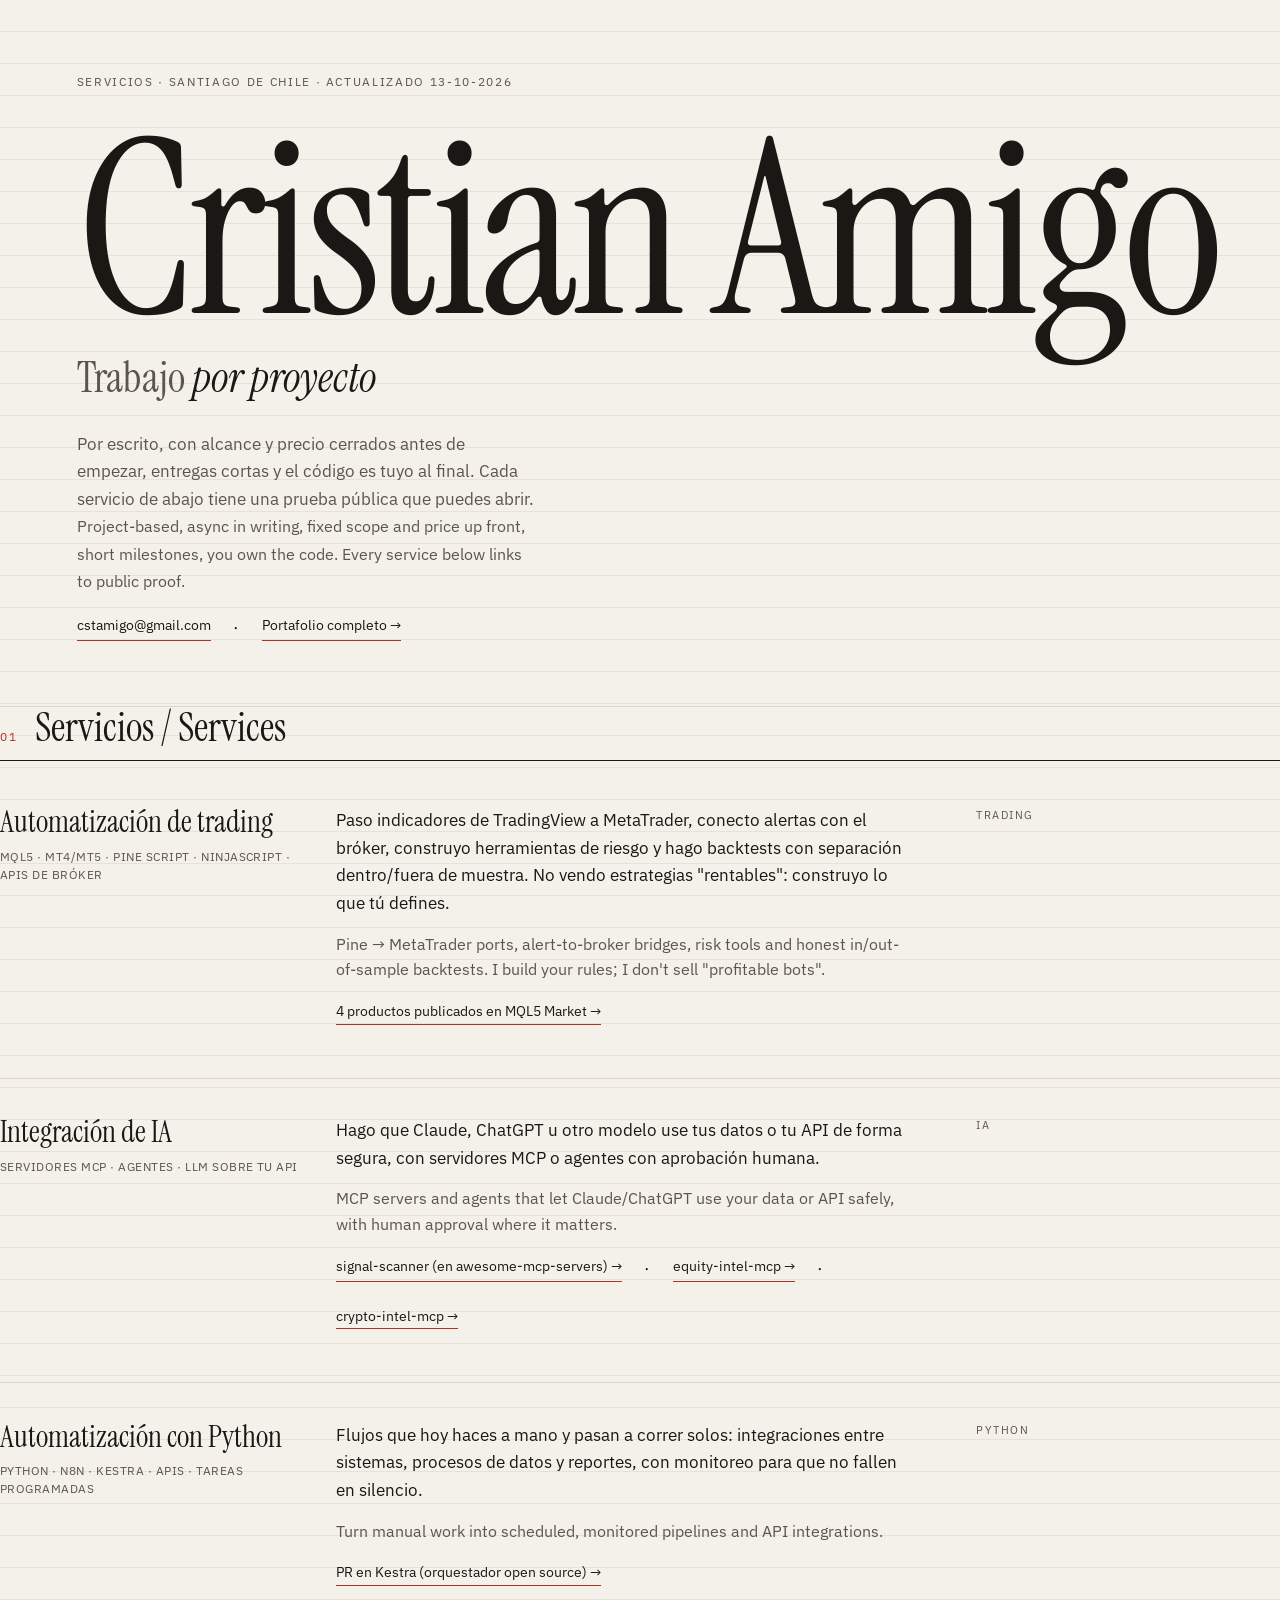
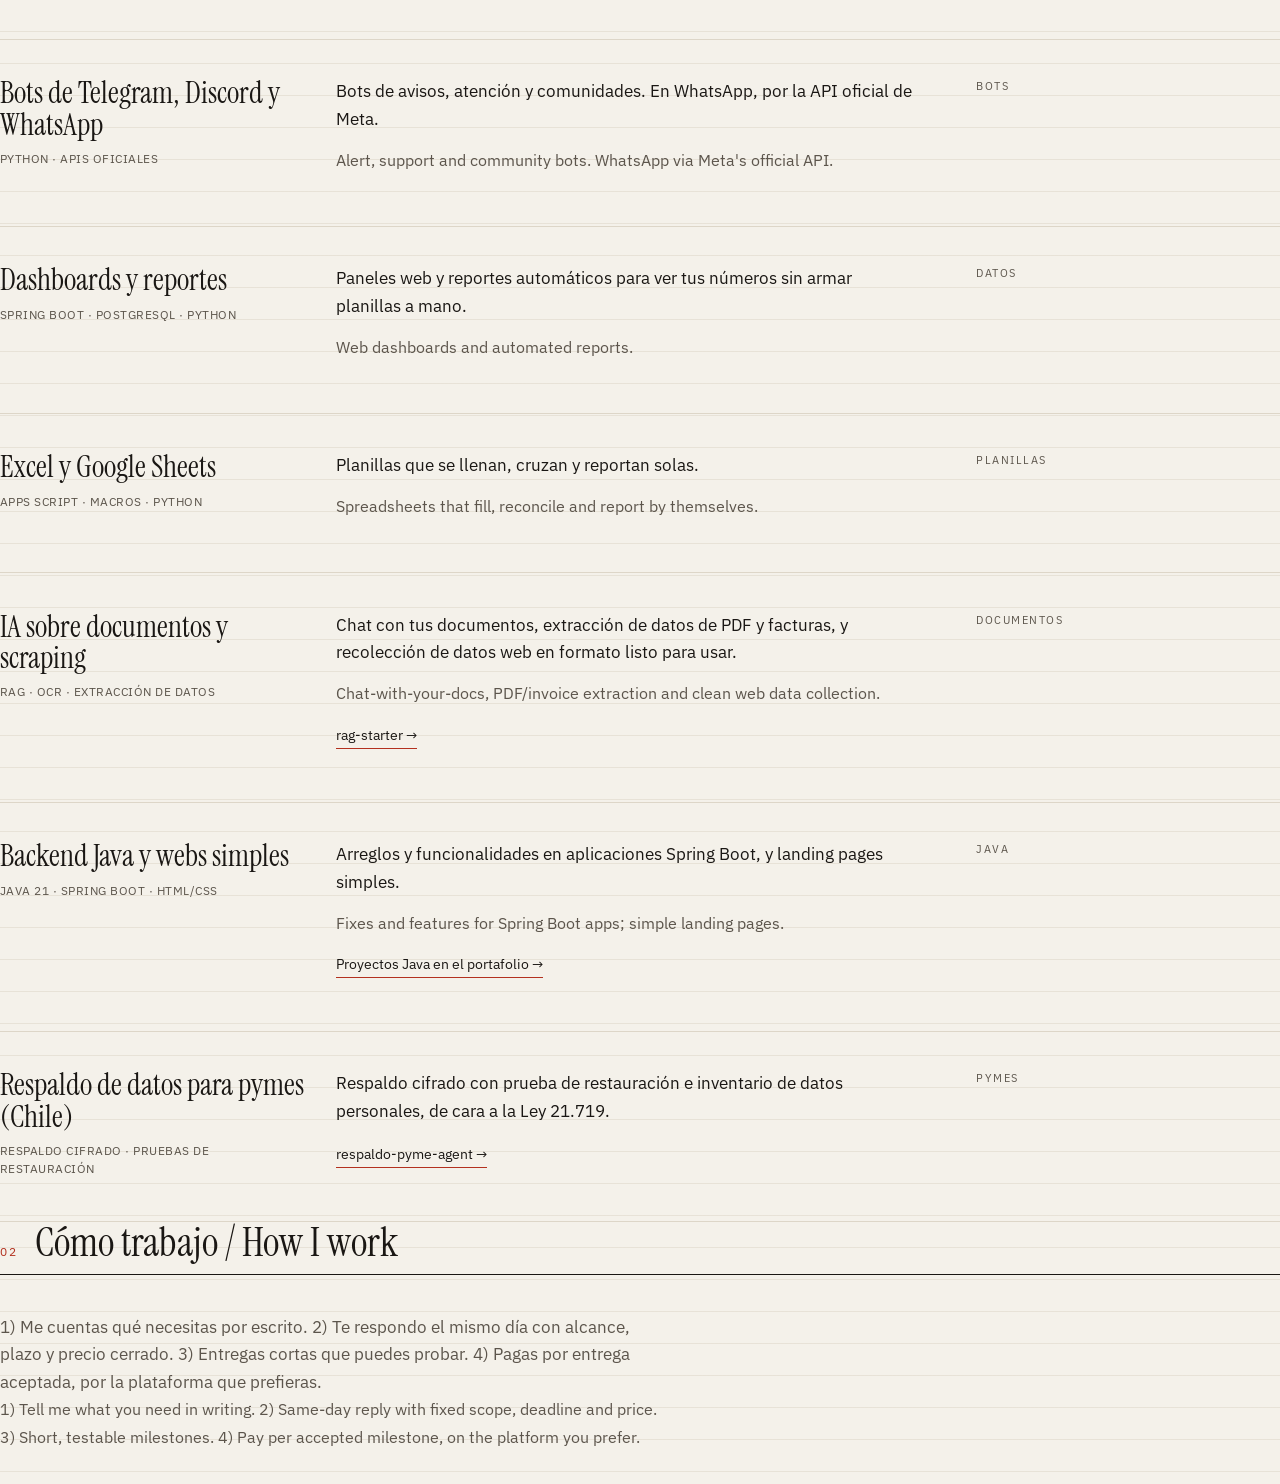
==== servicios.html @ d8311cbd "feat(servicios): página de servicios por proyecto con prueba pública por servicio Co-Authored-By: Cl" ====
<!DOCTYPE html>
<html lang="es">
<head>
<meta charset="utf-8">
<meta name="viewport" content="width=device-width, initial-scale=1">
<title>Servicios — Cristian Amigo</title>
<meta name="description" content="Servicios por proyecto, por escrito y con precio cerrado: automatización de trading, integración de IA, automatización con Python, bots, dashboards, webs, backend Java y más. Cada servicio con una prueba pública verificable.">
<link rel="canonical" href="https://cstamigo-droid.github.io/mi-portafolio/servicios.html">
<meta property="og:title" content="Servicios — Cristian Amigo">
<meta property="og:description" content="Project-based freelance work, async in writing, fixed price. Each service backed by public proof.">
<meta property="og:image" content="https://cstamigo-droid.github.io/mi-portafolio/img/og-card.png">
<link rel="preconnect" href="https://fonts.googleapis.com">
<link rel="preconnect" href="https://fonts.gstatic.com" crossorigin>
<link rel="stylesheet" href="https://fonts.googleapis.com/css2?family=Instrument+Serif:ital@0;1&family=IBM+Plex+Sans:wght@400;500;600&display=swap">
<link rel="stylesheet" href="estilos.css">
<style>
  .en { color: var(--grafito); font-size: .92em; margin-top: -.4rem; }
  .como { max-width: var(--medida); }
</style>
</head>
<body>
<header class="portada">
  <p class="ficha">Servicios · Santiago de Chile · Actualizado 13-10-2026</p>
  <h1 class="nombre" aria-label="Cristian Amigo">Cristian&nbsp;Amigo</h1>
  <p class="oficio">Trabajo <em>por proyecto</em></p>
  <p class="bajada">
    Por escrito, con alcance y precio cerrados antes de empezar, entregas cortas y el código es tuyo al final.
    Cada servicio de abajo tiene una prueba pública que puedes abrir.<br>
    <span class="en">Project-based, async in writing, fixed scope and price up front, short milestones, you own the code. Every service below links to public proof.</span>
  </p>
  <p class="enlaces"><a href="mailto:cstamigo@gmail.com">cstamigo@gmail.com</a> · <a href="./">Portafolio completo →</a></p>
</header>

<main>
<section aria-labelledby="t-serv">
  <h2 id="t-serv" class="titulo-seccion"><span class="num">01</span> Servicios / Services</h2>

  <article class="ficha-proyecto"><div class="col-nombre"><h3>Automatización de trading</h3><p class="pila">MQL5 · MT4/MT5 · Pine Script · NinjaScript · APIs de bróker</p></div>
  <div class="col-texto"><p>Paso indicadores de TradingView a MetaTrader, conecto alertas con el bróker, construyo herramientas de riesgo y hago backtests con separación dentro/fuera de muestra. No vendo estrategias "rentables": construyo lo que tú defines.</p>
  <p class="en">Pine → MetaTrader ports, alert-to-broker bridges, risk tools and honest in/out-of-sample backtests. I build your rules; I don't sell "profitable bots".</p>
  <p class="enlaces"><a href="https://www.mql5.com/en/users/hopeh2/seller">4 productos publicados en MQL5 Market →</a></p></div>
  <div class="col-sello"><span class="etiqueta">Trading</span></div></article>

  <article class="ficha-proyecto"><div class="col-nombre"><h3>Integración de IA</h3><p class="pila">Servidores MCP · agentes · LLM sobre tu API</p></div>
  <div class="col-texto"><p>Hago que Claude, ChatGPT u otro modelo use tus datos o tu API de forma segura, con servidores MCP o agentes con aprobación humana.</p>
  <p class="en">MCP servers and agents that let Claude/ChatGPT use your data or API safely, with human approval where it matters.</p>
  <p class="enlaces"><a href="https://github.com/cstamigo-droid/signal-scanner">signal-scanner (en awesome-mcp-servers) →</a> · <a href="https://github.com/cstamigo-droid/equity-intel-mcp">equity-intel-mcp →</a> · <a href="https://github.com/cstamigo-droid/crypto-intel-mcp">crypto-intel-mcp →</a></p></div>
  <div class="col-sello"><span class="etiqueta">IA</span></div></article>

  <article class="ficha-proyecto"><div class="col-nombre"><h3>Automatización con Python</h3><p class="pila">Python · n8n · Kestra · APIs · tareas programadas</p></div>
  <div class="col-texto"><p>Flujos que hoy haces a mano y pasan a correr solos: integraciones entre sistemas, procesos de datos y reportes, con monitoreo para que no fallen en silencio.</p>
  <p class="en">Turn manual work into scheduled, monitored pipelines and API integrations.</p>
  <p class="enlaces"><a href="https://github.com/kestra-io/kestra/pull/20774">PR en Kestra (orquestador open source) →</a></p></div>
  <div class="col-sello"><span class="etiqueta">Python</span></div></article>

  <article class="ficha-proyecto"><div class="col-nombre"><h3>Bots de Telegram, Discord y WhatsApp</h3><p class="pila">Python · APIs oficiales</p></div>
  <div class="col-texto"><p>Bots de avisos, atención y comunidades. En WhatsApp, por la API oficial de Meta.</p>
  <p class="en">Alert, support and community bots. WhatsApp via Meta's official API.</p></div>
  <div class="col-sello"><span class="etiqueta">Bots</span></div></article>

  <article class="ficha-proyecto"><div class="col-nombre"><h3>Dashboards y reportes</h3><p class="pila">Spring Boot · PostgreSQL · Python</p></div>
  <div class="col-texto"><p>Paneles web y reportes automáticos para ver tus números sin armar planillas a mano.</p>
  <p class="en">Web dashboards and automated reports.</p></div>
  <div class="col-sello"><span class="etiqueta">Datos</span></div></article>

  <article class="ficha-proyecto"><div class="col-nombre"><h3>Excel y Google Sheets</h3><p class="pila">Apps Script · macros · Python</p></div>
  <div class="col-texto"><p>Planillas que se llenan, cruzan y reportan solas.</p>
  <p class="en">Spreadsheets that fill, reconcile and report by themselves.</p></div>
  <div class="col-sello"><span class="etiqueta">Planillas</span></div></article>

  <article class="ficha-proyecto"><div class="col-nombre"><h3>IA sobre documentos y scraping</h3><p class="pila">RAG · OCR · extracción de datos</p></div>
  <div class="col-texto"><p>Chat con tus documentos, extracción de datos de PDF y facturas, y recolección de datos web en formato listo para usar.</p>
  <p class="en">Chat-with-your-docs, PDF/invoice extraction and clean web data collection.</p>
  <p class="enlaces"><a href="https://github.com/cstamigo-droid/rag-starter">rag-starter →</a></p></div>
  <div class="col-sello"><span class="etiqueta">Documentos</span></div></article>

  <article class="ficha-proyecto"><div class="col-nombre"><h3>Backend Java y webs simples</h3><p class="pila">Java 21 · Spring Boot · HTML/CSS</p></div>
  <div class="col-texto"><p>Arreglos y funcionalidades en aplicaciones Spring Boot, y landing pages simples.</p>
  <p class="en">Fixes and features for Spring Boot apps; simple landing pages.</p>
  <p class="enlaces"><a href="./">Proyectos Java en el portafolio →</a></p></div>
  <div class="col-sello"><span class="etiqueta">Java</span></div></article>

  <article class="ficha-proyecto"><div class="col-nombre"><h3>Respaldo de datos para pymes (Chile)</h3><p class="pila">Respaldo cifrado · pruebas de restauración</p></div>
  <div class="col-texto"><p>Respaldo cifrado con prueba de restauración e inventario de datos personales, de cara a la Ley 21.719.</p>
  <p class="enlaces"><a href="https://github.com/cstamigo-droid/respaldo-pyme-agent">respaldo-pyme-agent →</a></p></div>
  <div class="col-sello"><span class="etiqueta">Pymes</span></div></article>
</section>

<section aria-labelledby="t-como">
  <h2 id="t-como" class="titulo-seccion"><span class="num">02</span> Cómo trabajo / How I work</h2>
  <p class="entrada-seccion como">1) Me cuentas qué necesitas por escrito. 2) Te respondo el mismo día con alcance, plazo y precio cerrado. 3) Entregas cortas que puedes probar. 4) Pagas por entrega aceptada, por la plataforma que prefieras.<br>
  <span class="en">1) Tell me what you need in writing. 2) Same-day reply with fixed scope, deadline and price. 3) Short, testable milestones. 4) Pay per accepted milestone, on the platform you prefer.</span></p>
</section>
</main>
</body>
</html>
---- estilos.css ----
/* =========================================================================
   Portafolio — Cristian Amigo
   Linaje: catálogo técnico / ficha de especificación.
   Paleta muestreada de un cuaderno técnico: papel cálido, tinta ferrogálica,
   línea de pauta tenue y un único rojo de sello de goma.
   ========================================================================= */

:root {
  --papel:        #F4F1EA;
  --papel-hondo:  #ECE7DC;
  --tinta:        #1A1714;
  --grafito:      #5C554C;
  --pauta:        #DDD6C8;
  --sello:        #B3311F;

  --display: "Instrument Serif", Georgia, "Times New Roman", serif;
  --texto:   "IBM Plex Sans", -apple-system, BlinkMacSystemFont, "Segoe UI", sans-serif;

  --medida: 66ch;
}

*, *::before, *::after { box-sizing: border-box; }

html { -webkit-text-size-adjust: 100%; }

body {
  margin: 0;
  background: var(--papel);
  color: var(--tinta);
  font-family: var(--texto);
  font-size: 17px;
  line-height: 1.62;
  font-variant-numeric: tabular-nums;
  /* la pauta del cuaderno: líneas horizontales muy tenues */
  background-image: repeating-linear-gradient(
    to bottom,
    transparent 0 31px,
    color-mix(in srgb, var(--pauta) 55%, transparent) 31px 32px
  );
}

a { color: inherit; }

.saltar {
  position: absolute; left: -9999px;
  background: var(--tinta); color: var(--papel);
  padding: .7rem 1.1rem; z-index: 10; text-decoration: none;
}
.saltar:focus { left: 1rem; top: 1rem; }

:focus-visible { outline: 2px solid var(--sello); outline-offset: 3px; }

/* ---------- Portada: el nombre desborda y se corta en el borde ---------- */

.portada {
  padding: 4.5rem 0 3rem 6vw;
  border-bottom: 1px solid var(--pauta);
  overflow: hidden;              /* la tensión: el nombre se corta */
}

.ficha {
  margin: 0 0 2.5rem;
  font-size: .74rem;
  letter-spacing: .14em;
  text-transform: uppercase;
  color: var(--grafito);
}

.nombre {
  font-family: var(--display);
  font-weight: 400;
  font-size: clamp(4.2rem, 19vw, 22rem);       /* corre hasta salirse por la derecha */
  line-height: .82;
  letter-spacing: -.025em;
  margin: 0;
  white-space: nowrap;                          /* se sale por la derecha */
}

.oficio {
  font-family: var(--display);
  font-size: clamp(1.6rem, 4vw, 2.6rem);
  line-height: 1.1;
  margin: 1.6rem 0 0;
  color: var(--grafito);
}
.oficio em { font-style: italic; color: var(--tinta); }

.bajada {
  max-width: 46ch;
  margin: 1.8rem 6vw 0 0;
  color: var(--grafito);
}

/* ---------- Lámina: grilla asimétrica 4/8 ---------- */

.lamina {
  display: grid;
  grid-template-columns: 4fr 8fr;
  gap: 0;
  align-items: start;
}

.indice {
  position: sticky;
  top: 0;
  padding: 2.2rem 2rem 3rem 6vw;   /* apretado arriba: la columna izquierda no respira */
  border-right: 1px solid var(--pauta);
  align-self: start;
}

.rotulo {
  font-size: .68rem;
  letter-spacing: .16em;
  text-transform: uppercase;
  color: var(--grafito);
  margin: 0 0 .8rem;
}

.indice ol {
  list-style: none;
  margin: 0 0 3.2rem;
  padding: 0;
  counter-reset: idx;
}
.indice li { counter-increment: idx; border-bottom: 1px solid var(--pauta); }
.indice li a {
  display: flex;
  justify-content: space-between;
  gap: 1rem;
  padding: .55rem 0;
  text-decoration: none;
  font-size: .95rem;
}
.indice li a::after {
  content: "0" counter(idx);
  color: var(--grafito);
  font-size: .78rem;
  letter-spacing: .08em;
}
.indice li a:hover { color: var(--sello); }

.nota-metodo p:not(.rotulo) {
  font-size: .87rem;
  line-height: 1.55;
  color: var(--grafito);
  margin: 0 0 .9rem;
  max-width: 34ch;
}
.letra-chica { font-size: .78rem !important; opacity: .82; }

/* ---------- Cuerpo: ritmo vertical deliberadamente desparejo ---------- */

.cuerpo { min-width: 0; }

.cuerpo > section { padding: 5.5rem 6vw 2rem 3.5rem; }
#paquetes    { padding-top: 2.5rem; padding-bottom: 1rem; }   /* apretada */
#herramientas{ padding-top: 6.5rem; }                         /* respira */
#contacto    { padding-top: 4rem; padding-bottom: 5rem; }

.titulo-seccion {
  font-family: var(--display);
  font-weight: 400;
  font-size: 2.5rem;
  line-height: 1;
  margin: 0 0 2.4rem;
  display: flex;
  align-items: baseline;
  gap: 1.1rem;
  border-bottom: 1px solid var(--tinta);
  padding-bottom: .8rem;
}
.titulo-seccion .num {
  font-family: var(--texto);
  font-size: .72rem;
  letter-spacing: .16em;
  color: var(--sello);
}

.entrada-seccion { max-width: var(--medida); color: var(--grafito); margin: 0 0 2rem; }
.entrada-seccion code {
  font-family: ui-monospace, "SFMono-Regular", Menlo, Consolas, monospace;
  font-size: .88em;
  background: var(--papel-hondo);
  padding: .1em .35em;
}

/* ---------- Ficha de proyecto: filas 3/6/3 ---------- */

.ficha-proyecto {
  display: grid;
  grid-template-columns: 3fr 6fr 3fr;
  gap: 2rem;
  padding: 2.4rem 0;
  border-bottom: 1px solid var(--pauta);
}
.ficha-proyecto:first-of-type { padding-top: .5rem; }

.col-nombre h3 {
  font-family: var(--display);
  font-weight: 400;
  font-size: 1.85rem;
  line-height: 1.05;
  margin: 0 0 .6rem;
}
.pila {
  margin: 0;
  font-size: .76rem;
  line-height: 1.5;
  letter-spacing: .04em;
  color: var(--grafito);
  text-transform: uppercase;
}

.col-texto p { margin: 0 0 .9rem; max-width: 58ch; }
.col-texto .detalle {
  font-size: .9rem;
  color: var(--grafito);
  border-left: 2px solid var(--pauta);
  padding-left: 1rem;
}
.col-texto em { font-style: italic; }

.enlaces { display: flex; flex-wrap: wrap; gap: 1.4rem; margin-top: 1.1rem !important; }
.enlaces a {
  font-size: .88rem;
  text-decoration: none;
  border-bottom: 1px solid var(--sello);
  padding-bottom: 1px;
  transition: color .15s ease;
}
.enlaces a:hover { color: var(--sello); }
.privado {
  font-size: .88rem;
  color: var(--grafito);
  border-bottom: 1px dotted var(--pauta);
  padding-bottom: 1px;
}

/* El gesto de autor: el sello de medición, rotado como sello de goma */
.col-sello { display: flex; flex-direction: column; align-items: flex-start; gap: .9rem; }

.sello {
  display: inline-flex;
  flex-direction: column;
  align-items: center;
  gap: .1rem;
  transform: rotate(-1.5deg);
  border: 2px solid var(--sello);
  color: var(--sello);
  padding: .45rem .85rem .35rem;
  font-size: 1.45rem;
  font-weight: 600;
  line-height: 1;
  letter-spacing: .02em;
}
.sello span {
  font-size: .6rem;
  font-weight: 500;
  letter-spacing: .1em;
  opacity: .9;
}
.etiqueta {
  font-size: .68rem;
  letter-spacing: .14em;
  text-transform: uppercase;
  color: var(--grafito);
}

/* Marca los proyectos entregados en el bootcamp, para que se distingan
   de un vistazo de los que hice por fuera. */
.etiqueta.curso {
  font-weight: 600;
  color: var(--sello);
  border-top: 1px solid var(--pauta);
  padding-top: .5rem;
}

/* ---------- Paquetes ---------- */

.tabla-paquetes { list-style: none; margin: 0; padding: 0; border-top: 1px solid var(--pauta); }
.tabla-paquetes li { border-bottom: 1px solid var(--pauta); }
.tabla-paquetes a {
  display: flex;
  justify-content: space-between;
  align-items: baseline;
  gap: 1rem;
  padding: .75rem 0;
  text-decoration: none;
}
.tabla-paquetes a:hover .pk { color: var(--sello); }
.pk { font-size: 1rem; }
.ver { font-size: .8rem; color: var(--grafito); letter-spacing: .06em; }

/* ---------- Pila técnica ---------- */

.pila-tecnica { margin: 0; display: grid; grid-template-columns: 1fr 2.4fr; gap: 0; }
.pila-tecnica dt {
  font-size: .72rem;
  letter-spacing: .14em;
  text-transform: uppercase;
  color: var(--grafito);
  padding: .95rem 1rem .95rem 0;
  border-top: 1px solid var(--pauta);
}
.pila-tecnica dd {
  margin: 0;
  padding: .9rem 0;
  border-top: 1px solid var(--pauta);
}

/* ---------- Contacto ---------- */

.contacto { list-style: none; margin: 0; padding: 0; }
.contacto li {
  display: grid;
  grid-template-columns: 1fr 2.4fr;
  border-top: 1px solid var(--pauta);
  padding: .85rem 0;
}
.contacto .rotulo { margin: 0; }
.contacto a { text-decoration: none; border-bottom: 1px solid var(--sello); justify-self: start; }
.contacto a:hover { color: var(--sello); }

/* ---------- Pie ---------- */

.pie {
  border-top: 1px solid var(--tinta);
  padding: 2.2rem 6vw 3.5rem;
  color: var(--grafito);
}
.pie p { margin: 0 0 .4rem; font-size: .84rem; }

/* ---------- Adaptación ---------- */

@media (max-width: 1080px) {
  .ficha-proyecto { grid-template-columns: 4fr 8fr; }
  .col-sello { grid-column: 1 / -1; flex-direction: row; align-items: center; gap: 1.2rem; }
}

@media (max-width: 800px) {
  body { font-size: 16px; }
  .lamina { grid-template-columns: 1fr; }
  .indice {
    position: static;
    border-right: 0;
    border-bottom: 1px solid var(--pauta);
    padding: 2rem 6vw 2.5rem;
  }
  .nota-metodo p:not(.rotulo) { max-width: none; }
  .cuerpo > section { padding-left: 6vw; padding-right: 6vw; padding-top: 3.5rem; }
  #herramientas { padding-top: 4rem; }
  .nombre { white-space: normal; }        /* en móvil el corte estorbaría de verdad */
  .ficha-proyecto { grid-template-columns: 1fr; gap: 1.2rem; }
  .pila-tecnica, .contacto li { grid-template-columns: 1fr; }
  .pila-tecnica dd { border-top: 0; padding-top: 0; }
  .contacto li { gap: .2rem; }
}

@media (prefers-reduced-motion: reduce) {
  * { animation-duration: .01ms !important; transition-duration: .01ms !important; }
}

@media print {
  body { background: #fff; }
  .indice, .saltar { display: none; }
  .lamina { display: block; }
}

/* ---------- Cifras del índice ---------- */
.cifras{ list-style:none; margin:0; padding:0; font-size:.82rem; color:var(--grafito); }
.cifras li{ display:flex; align-items:baseline; gap:.55rem; padding:.28rem 0; border-bottom:1px solid var(--pauta); }
.cifras li:last-child{ border-bottom:0; }
.cifras span{
  font-size:1.15rem; font-weight:600; color:var(--tinta);
  min-width:2.1rem; text-align:right;
}

/* ---------- Herramientas publicadas ---------- */
.tabla-herramientas{ list-style:none; margin:0; padding:0; border-top:1px solid var(--pauta); }
.tabla-herramientas li{ border-bottom:1px solid var(--pauta); }
.tabla-herramientas a{
  display:grid; grid-template-columns:4fr 8fr; gap:.3rem 2rem;
  padding:1rem 0; text-decoration:none;
}
.h-nom{
  grid-column:1; grid-row:1 / span 2;
  font-size:1.05rem; font-weight:500;
  display:flex; flex-direction:column; gap:.35rem; align-items:flex-start;
}
.h-nom .ver{
  font-size:.62rem; letter-spacing:.12em; text-transform:uppercase;
  color:var(--sello); border:1px solid var(--sello); padding:.12rem .4rem;
}
.h-desc{ grid-column:2; grid-row:1; font-size:.92rem; line-height:1.55; }
.h-meta{
  grid-column:2; grid-row:2;
  font-size:.72rem; letter-spacing:.06em; text-transform:uppercase; color:var(--grafito);
}
.tabla-herramientas a:hover .h-nom{ color:var(--sello); }

/* ---------- Sistemas propios ---------- */
.privados{ margin:0; display:grid; grid-template-columns:1fr 2.4fr; gap:0; }
.privados dt{
  font-size:.72rem; letter-spacing:.14em; text-transform:uppercase; color:var(--grafito);
  padding:.95rem 1rem .95rem 0; border-top:1px solid var(--pauta);
}
.privados dd{ margin:0; padding:.9rem 0; border-top:1px solid var(--pauta); font-size:.94rem; }

@media (max-width: 800px){
  .tabla-herramientas a{ grid-template-columns:1fr; }
  .h-nom{ grid-column:1; grid-row:auto; flex-direction:row; align-items:center; gap:.6rem; }
  .h-desc, .h-meta{ grid-column:1; grid-row:auto; }
  .privados{ grid-template-columns:1fr; }
  .privados dd{ border-top:0; padding-top:0; }
}

/* =========================================================================
   Caso de estudio — tratado como un EXPEDIENTE, no como una ficha más.
   Se diferencia por: fondo propio, doble filete, campos en dos columnas
   con rótulos en rojo de sello, y una tabla de antes/después.
   ========================================================================= */

.expediente {
  background: var(--papel-hondo);
  border-top: 3px double var(--tinta);
  border-bottom: 3px double var(--tinta);
  padding: 2rem 2rem 1.6rem;
  margin-top: .5rem;
}

.exp-cabecera { border-bottom: 1px solid var(--pauta); padding-bottom: 1.1rem; margin-bottom: 1.6rem; }
.exp-rotulo {
  margin: 0 0 .6rem;
  font-size: .68rem; letter-spacing: .18em; text-transform: uppercase;
  color: var(--sello);
}
.exp-cabecera h3 {
  font-family: var(--display); font-weight: 400;
  font-size: clamp(1.7rem, 3.4vw, 2.5rem); line-height: 1.08;
  margin: 0 0 .7rem; max-width: 22ch;
}
.exp-fecha {
  margin: 0; font-size: .74rem; letter-spacing: .08em;
  text-transform: uppercase; color: var(--grafito);
}

/* Campos del expediente: rótulo a la izquierda, contenido a la derecha */
.exp-campos { margin: 0; display: grid; grid-template-columns: 1fr 3fr; gap: 0; }
.exp-campos dt {
  font-size: .7rem; letter-spacing: .14em; text-transform: uppercase;
  color: var(--sello); font-weight: 600;
  padding: 1.2rem 1.5rem 1.2rem 0;
  border-top: 1px solid var(--pauta);
}
.exp-campos dd {
  margin: 0; padding: 1.2rem 0;
  border-top: 1px solid var(--pauta);
  min-width: 0;   /* sin esto, la tabla de min-width:30rem revienta la columna del grid */
}
.exp-campos dd > p { margin: 0 0 .8rem; max-width: 62ch; }
.exp-campos dd > p:last-child { margin-bottom: 0; }

.exp-nota {
  font-size: .89rem; color: var(--grafito);
  border-left: 2px solid var(--sello); padding-left: 1rem;
  margin-top: 1rem !important;
}

.exp-pasos { margin: .4rem 0 0; padding-left: 1.3rem; max-width: 62ch; }
.exp-pasos li { margin-bottom: .55rem; }
.exp-pasos li::marker { color: var(--sello); font-weight: 600; }

.expediente code {
  font-family: ui-monospace, "SFMono-Regular", Menlo, Consolas, monospace;
  font-size: .87em; background: var(--papel); padding: .08em .35em;
}

/* Tabla de impacto */
.exp-scroll { overflow-x: auto; max-width: 100%; }
.exp-tabla { border-collapse: collapse; width: 100%; font-size: .88rem; min-width: 30rem; }
.exp-tabla caption {
  text-align: left; font-size: .72rem; letter-spacing: .08em;
  text-transform: uppercase; color: var(--grafito); padding-bottom: .6rem;
}
.exp-tabla th, .exp-tabla td { text-align: left; padding: .5rem .9rem .5rem 0; }
.exp-tabla thead th {
  font-size: .68rem; letter-spacing: .12em; text-transform: uppercase;
  color: var(--grafito); border-bottom: 1px solid var(--tinta); font-weight: 600;
}
.exp-tabla tbody tr { border-bottom: 1px solid var(--pauta); }
.exp-tabla tbody tr:last-child { border-bottom: 0; }
.exp-tabla .mal { color: var(--grafito); }
.exp-tabla .bien { color: var(--sello); font-weight: 600; }

.exp-pie { border-top: 1px solid var(--pauta); margin-top: 1.4rem; padding-top: 1.1rem; }
.exp-pie a {
  font-size: .9rem; text-decoration: none;
  border-bottom: 1px solid var(--sello); padding-bottom: 1px;
}
.exp-pie a:hover { color: var(--sello); }

@media (max-width: 800px) {
  .expediente { padding: 1.5rem 1.2rem 1.2rem; }
  .exp-campos { grid-template-columns: 1fr; }
  .exp-campos dd { border-top: 0; padding-top: 0; }
  .exp-campos dt { padding-bottom: .5rem; }
}

/* Credenciales de la cuenta de demostración, en la ficha que las necesita */
.acceso-demo {
  margin: .75rem 0 0;
  padding: .7rem .9rem;
  border-left: 3px solid var(--acento, #4a6fa5);
  background: rgba(127, 127, 127, .07);
  font-size: .92em;
  line-height: 1.55;
}
.acceso-demo code {
  padding: .1em .35em;
  border-radius: 3px;
  background: rgba(127, 127, 127, .16);
}

/* Evidencia visual de los sistemas privados */
figure.ev {
  margin: 1rem 0 .25rem;
  padding: 0;
}
figure.ev img {
  display: block;
  width: 100%;
  max-width: 760px;
  height: auto;
  margin: 0 0 .6rem;
  border: 1px solid rgba(127, 127, 127, .28);
  border-radius: 6px;
}
figure.ev figcaption {
  font-size: .88em;
  line-height: 1.55;
  color: inherit;
  opacity: .72;
  max-width: 760px;
}
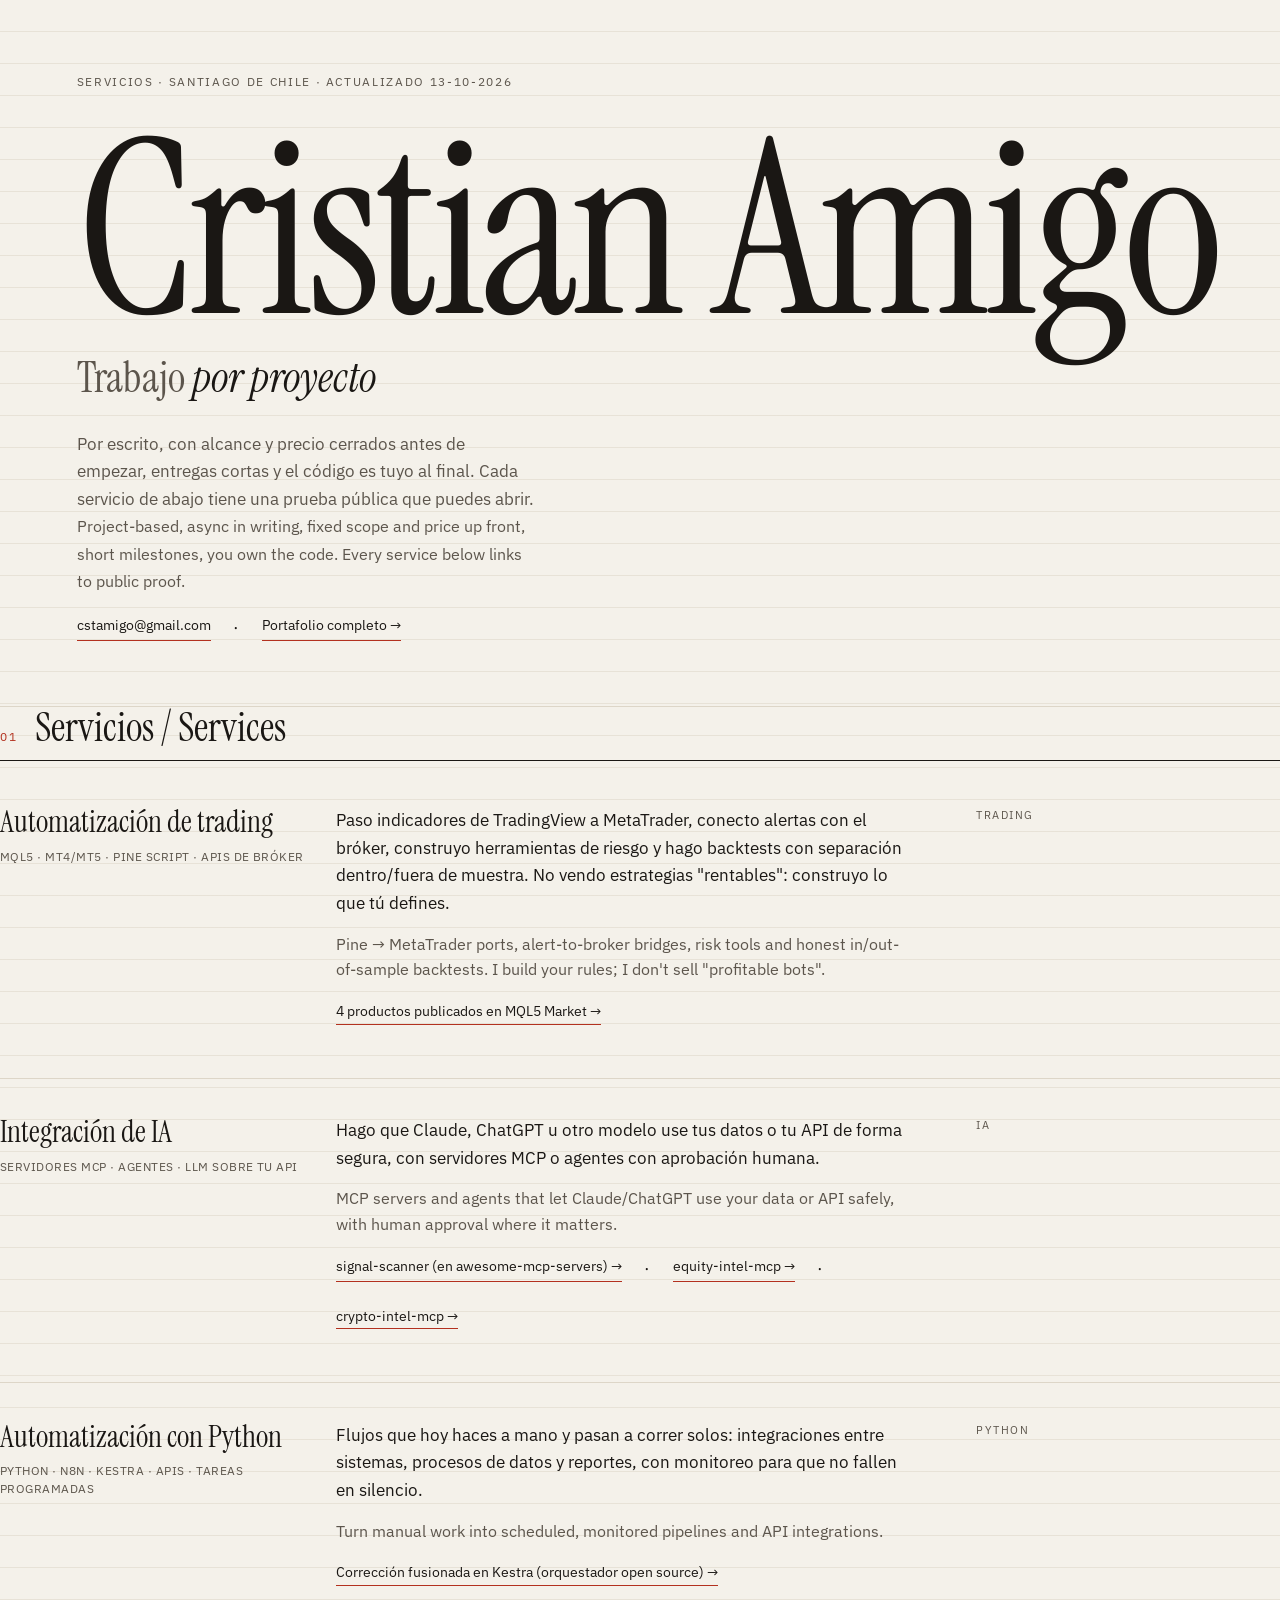
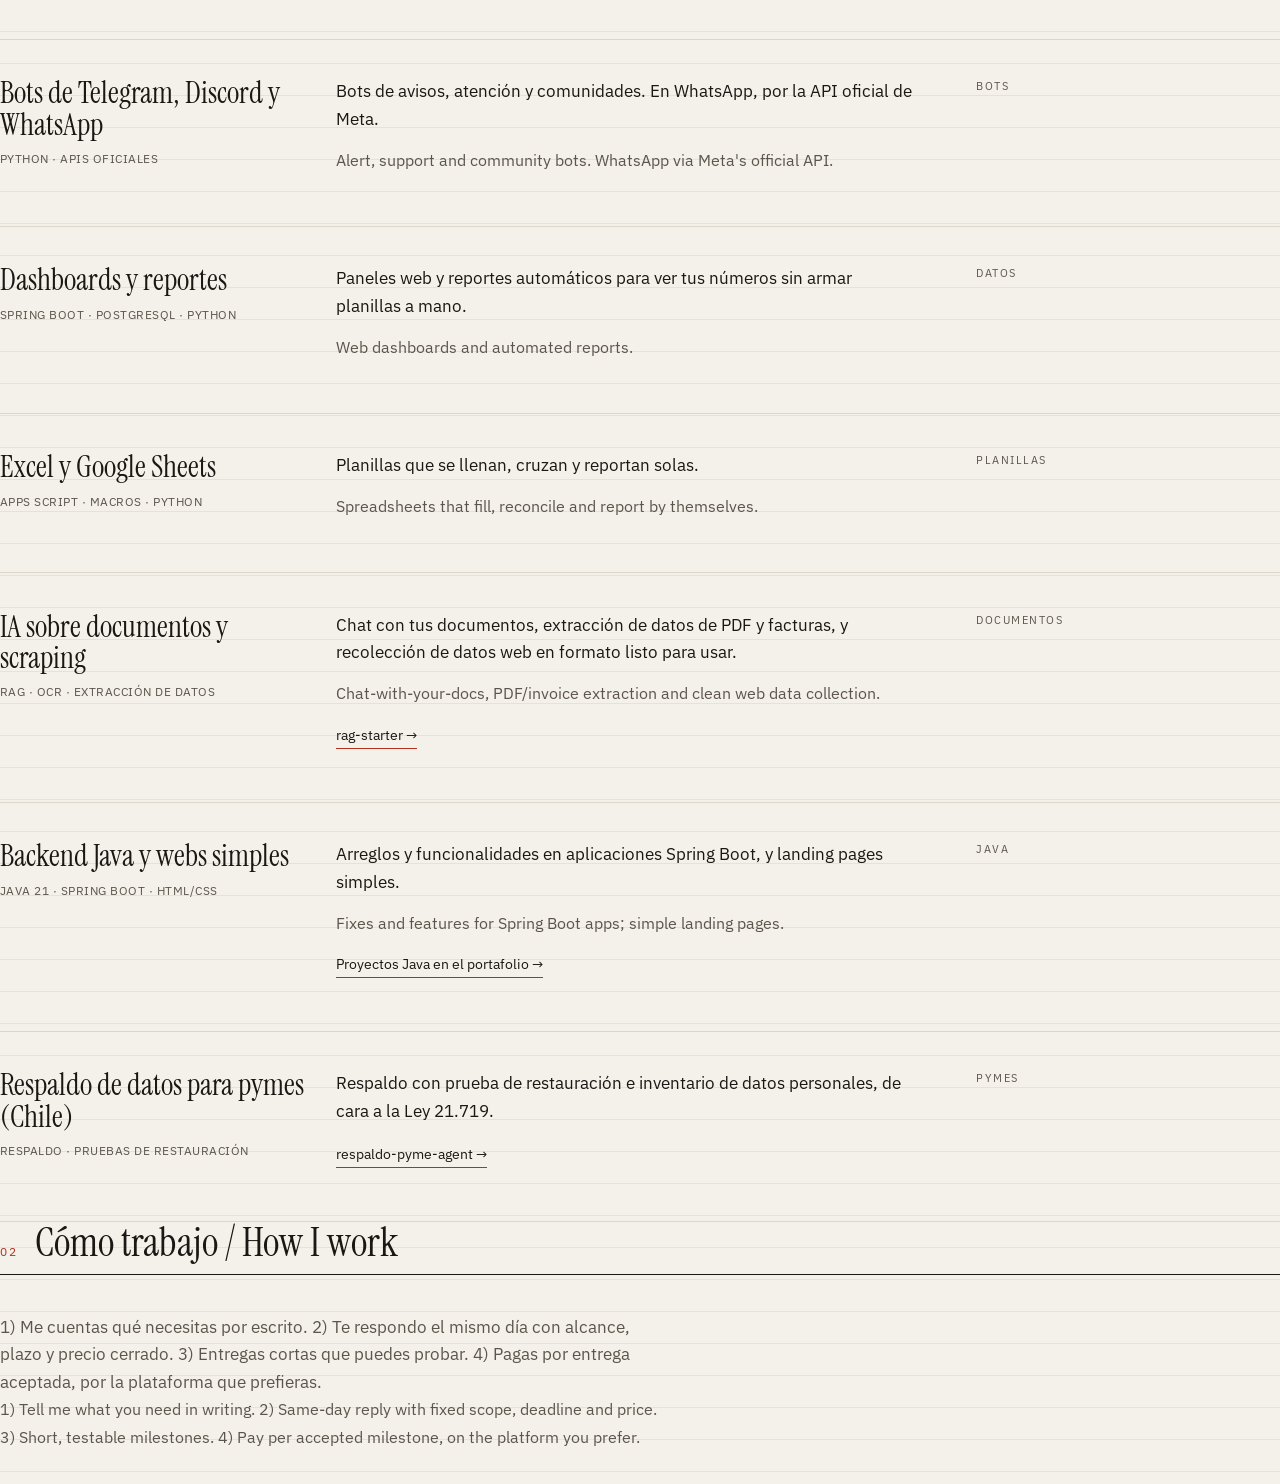
==== commit 5f2d078a: "fix(servicios): solo pruebas verificables (PR fusionado, sin 'cifrado' ni NinjaScript) Co-Authored-B" ====
--- a/servicios.html
+++ b/servicios.html
@@ -1,96 +1,96 @@
-<!DOCTYPE html>
-<html lang="es">
-<head>
-<meta charset="utf-8">
-<meta name="viewport" content="width=device-width, initial-scale=1">
-<title>Servicios — Cristian Amigo</title>
-<meta name="description" content="Servicios por proyecto, por escrito y con precio cerrado: automatización de trading, integración de IA, automatización con Python, bots, dashboards, webs, backend Java y más. Cada servicio con una prueba pública verificable.">
-<link rel="canonical" href="https://cstamigo-droid.github.io/mi-portafolio/servicios.html">
-<meta property="og:title" content="Servicios — Cristian Amigo">
-<meta property="og:description" content="Project-based freelance work, async in writing, fixed price. Each service backed by public proof.">
-<meta property="og:image" content="https://cstamigo-droid.github.io/mi-portafolio/img/og-card.png">
-<link rel="preconnect" href="https://fonts.googleapis.com">
-<link rel="preconnect" href="https://fonts.gstatic.com" crossorigin>
-<link rel="stylesheet" href="https://fonts.googleapis.com/css2?family=Instrument+Serif:ital@0;1&family=IBM+Plex+Sans:wght@400;500;600&display=swap">
-<link rel="stylesheet" href="estilos.css">
-<style>
-  .en { color: var(--grafito); font-size: .92em; margin-top: -.4rem; }
-  .como { max-width: var(--medida); }
-</style>
-</head>
-<body>
-<header class="portada">
-  <p class="ficha">Servicios · Santiago de Chile · Actualizado 13-10-2026</p>
-  <h1 class="nombre" aria-label="Cristian Amigo">Cristian&nbsp;Amigo</h1>
-  <p class="oficio">Trabajo <em>por proyecto</em></p>
-  <p class="bajada">
-    Por escrito, con alcance y precio cerrados antes de empezar, entregas cortas y el código es tuyo al final.
-    Cada servicio de abajo tiene una prueba pública que puedes abrir.<br>
-    <span class="en">Project-based, async in writing, fixed scope and price up front, short milestones, you own the code. Every service below links to public proof.</span>
-  </p>
-  <p class="enlaces"><a href="mailto:cstamigo@gmail.com">cstamigo@gmail.com</a> · <a href="./">Portafolio completo →</a></p>
-</header>
-
-<main>
-<section aria-labelledby="t-serv">
-  <h2 id="t-serv" class="titulo-seccion"><span class="num">01</span> Servicios / Services</h2>
-
-  <article class="ficha-proyecto"><div class="col-nombre"><h3>Automatización de trading</h3><p class="pila">MQL5 · MT4/MT5 · Pine Script · NinjaScript · APIs de bróker</p></div>
-  <div class="col-texto"><p>Paso indicadores de TradingView a MetaTrader, conecto alertas con el bróker, construyo herramientas de riesgo y hago backtests con separación dentro/fuera de muestra. No vendo estrategias "rentables": construyo lo que tú defines.</p>
-  <p class="en">Pine → MetaTrader ports, alert-to-broker bridges, risk tools and honest in/out-of-sample backtests. I build your rules; I don't sell "profitable bots".</p>
-  <p class="enlaces"><a href="https://www.mql5.com/en/users/hopeh2/seller">4 productos publicados en MQL5 Market →</a></p></div>
-  <div class="col-sello"><span class="etiqueta">Trading</span></div></article>
-
-  <article class="ficha-proyecto"><div class="col-nombre"><h3>Integración de IA</h3><p class="pila">Servidores MCP · agentes · LLM sobre tu API</p></div>
-  <div class="col-texto"><p>Hago que Claude, ChatGPT u otro modelo use tus datos o tu API de forma segura, con servidores MCP o agentes con aprobación humana.</p>
-  <p class="en">MCP servers and agents that let Claude/ChatGPT use your data or API safely, with human approval where it matters.</p>
-  <p class="enlaces"><a href="https://github.com/cstamigo-droid/signal-scanner">signal-scanner (en awesome-mcp-servers) →</a> · <a href="https://github.com/cstamigo-droid/equity-intel-mcp">equity-intel-mcp →</a> · <a href="https://github.com/cstamigo-droid/crypto-intel-mcp">crypto-intel-mcp →</a></p></div>
-  <div class="col-sello"><span class="etiqueta">IA</span></div></article>
-
-  <article class="ficha-proyecto"><div class="col-nombre"><h3>Automatización con Python</h3><p class="pila">Python · n8n · Kestra · APIs · tareas programadas</p></div>
-  <div class="col-texto"><p>Flujos que hoy haces a mano y pasan a correr solos: integraciones entre sistemas, procesos de datos y reportes, con monitoreo para que no fallen en silencio.</p>
-  <p class="en">Turn manual work into scheduled, monitored pipelines and API integrations.</p>
-  <p class="enlaces"><a href="https://github.com/kestra-io/kestra/pull/20774">PR en Kestra (orquestador open source) →</a></p></div>
-  <div class="col-sello"><span class="etiqueta">Python</span></div></article>
-
-  <article class="ficha-proyecto"><div class="col-nombre"><h3>Bots de Telegram, Discord y WhatsApp</h3><p class="pila">Python · APIs oficiales</p></div>
-  <div class="col-texto"><p>Bots de avisos, atención y comunidades. En WhatsApp, por la API oficial de Meta.</p>
-  <p class="en">Alert, support and community bots. WhatsApp via Meta's official API.</p></div>
-  <div class="col-sello"><span class="etiqueta">Bots</span></div></article>
-
-  <article class="ficha-proyecto"><div class="col-nombre"><h3>Dashboards y reportes</h3><p class="pila">Spring Boot · PostgreSQL · Python</p></div>
-  <div class="col-texto"><p>Paneles web y reportes automáticos para ver tus números sin armar planillas a mano.</p>
-  <p class="en">Web dashboards and automated reports.</p></div>
-  <div class="col-sello"><span class="etiqueta">Datos</span></div></article>
-
-  <article class="ficha-proyecto"><div class="col-nombre"><h3>Excel y Google Sheets</h3><p class="pila">Apps Script · macros · Python</p></div>
-  <div class="col-texto"><p>Planillas que se llenan, cruzan y reportan solas.</p>
-  <p class="en">Spreadsheets that fill, reconcile and report by themselves.</p></div>
-  <div class="col-sello"><span class="etiqueta">Planillas</span></div></article>
-
-  <article class="ficha-proyecto"><div class="col-nombre"><h3>IA sobre documentos y scraping</h3><p class="pila">RAG · OCR · extracción de datos</p></div>
-  <div class="col-texto"><p>Chat con tus documentos, extracción de datos de PDF y facturas, y recolección de datos web en formato listo para usar.</p>
-  <p class="en">Chat-with-your-docs, PDF/invoice extraction and clean web data collection.</p>
-  <p class="enlaces"><a href="https://github.com/cstamigo-droid/rag-starter">rag-starter →</a></p></div>
-  <div class="col-sello"><span class="etiqueta">Documentos</span></div></article>
-
-  <article class="ficha-proyecto"><div class="col-nombre"><h3>Backend Java y webs simples</h3><p class="pila">Java 21 · Spring Boot · HTML/CSS</p></div>
-  <div class="col-texto"><p>Arreglos y funcionalidades en aplicaciones Spring Boot, y landing pages simples.</p>
-  <p class="en">Fixes and features for Spring Boot apps; simple landing pages.</p>
-  <p class="enlaces"><a href="./">Proyectos Java en el portafolio →</a></p></div>
-  <div class="col-sello"><span class="etiqueta">Java</span></div></article>
-
-  <article class="ficha-proyecto"><div class="col-nombre"><h3>Respaldo de datos para pymes (Chile)</h3><p class="pila">Respaldo cifrado · pruebas de restauración</p></div>
-  <div class="col-texto"><p>Respaldo cifrado con prueba de restauración e inventario de datos personales, de cara a la Ley 21.719.</p>
-  <p class="enlaces"><a href="https://github.com/cstamigo-droid/respaldo-pyme-agent">respaldo-pyme-agent →</a></p></div>
-  <div class="col-sello"><span class="etiqueta">Pymes</span></div></article>
-</section>
-
-<section aria-labelledby="t-como">
-  <h2 id="t-como" class="titulo-seccion"><span class="num">02</span> Cómo trabajo / How I work</h2>
-  <p class="entrada-seccion como">1) Me cuentas qué necesitas por escrito. 2) Te respondo el mismo día con alcance, plazo y precio cerrado. 3) Entregas cortas que puedes probar. 4) Pagas por entrega aceptada, por la plataforma que prefieras.<br>
-  <span class="en">1) Tell me what you need in writing. 2) Same-day reply with fixed scope, deadline and price. 3) Short, testable milestones. 4) Pay per accepted milestone, on the platform you prefer.</span></p>
-</section>
-</main>
-</body>
-</html>
+<!DOCTYPE html>
+<html lang="es">
+<head>
+<meta charset="utf-8">
+<meta name="viewport" content="width=device-width, initial-scale=1">
+<title>Servicios — Cristian Amigo</title>
+<meta name="description" content="Servicios por proyecto, por escrito y con precio cerrado: automatización de trading, integración de IA, automatización con Python, bots, dashboards, webs, backend Java y más. Cada servicio con una prueba pública verificable.">
+<link rel="canonical" href="https://cstamigo-droid.github.io/mi-portafolio/servicios.html">
+<meta property="og:title" content="Servicios — Cristian Amigo">
+<meta property="og:description" content="Project-based freelance work, async in writing, fixed price. Each service backed by public proof.">
+<meta property="og:image" content="https://cstamigo-droid.github.io/mi-portafolio/img/og-card.png">
+<link rel="preconnect" href="https://fonts.googleapis.com">
+<link rel="preconnect" href="https://fonts.gstatic.com" crossorigin>
+<link rel="stylesheet" href="https://fonts.googleapis.com/css2?family=Instrument+Serif:ital@0;1&family=IBM+Plex+Sans:wght@400;500;600&display=swap">
+<link rel="stylesheet" href="estilos.css">
+<style>
+  .en { color: var(--grafito); font-size: .92em; margin-top: -.4rem; }
+  .como { max-width: var(--medida); }
+</style>
+</head>
+<body>
+<header class="portada">
+  <p class="ficha">Servicios · Santiago de Chile · Actualizado 13-10-2026</p>
+  <h1 class="nombre" aria-label="Cristian Amigo">Cristian&nbsp;Amigo</h1>
+  <p class="oficio">Trabajo <em>por proyecto</em></p>
+  <p class="bajada">
+    Por escrito, con alcance y precio cerrados antes de empezar, entregas cortas y el código es tuyo al final.
+    Cada servicio de abajo tiene una prueba pública que puedes abrir.<br>
+    <span class="en">Project-based, async in writing, fixed scope and price up front, short milestones, you own the code. Every service below links to public proof.</span>
+  </p>
+  <p class="enlaces"><a href="mailto:cstamigo@gmail.com">cstamigo@gmail.com</a> · <a href="./">Portafolio completo →</a></p>
+</header>
+
+<main>
+<section aria-labelledby="t-serv">
+  <h2 id="t-serv" class="titulo-seccion"><span class="num">01</span> Servicios / Services</h2>
+
+  <article class="ficha-proyecto"><div class="col-nombre"><h3>Automatización de trading</h3><p class="pila">MQL5 · MT4/MT5 · Pine Script · APIs de bróker</p></div>
+  <div class="col-texto"><p>Paso indicadores de TradingView a MetaTrader, conecto alertas con el bróker, construyo herramientas de riesgo y hago backtests con separación dentro/fuera de muestra. No vendo estrategias "rentables": construyo lo que tú defines.</p>
+  <p class="en">Pine → MetaTrader ports, alert-to-broker bridges, risk tools and honest in/out-of-sample backtests. I build your rules; I don't sell "profitable bots".</p>
+  <p class="enlaces"><a href="https://www.mql5.com/en/users/hopeh2/seller">4 productos publicados en MQL5 Market →</a></p></div>
+  <div class="col-sello"><span class="etiqueta">Trading</span></div></article>
+
+  <article class="ficha-proyecto"><div class="col-nombre"><h3>Integración de IA</h3><p class="pila">Servidores MCP · agentes · LLM sobre tu API</p></div>
+  <div class="col-texto"><p>Hago que Claude, ChatGPT u otro modelo use tus datos o tu API de forma segura, con servidores MCP o agentes con aprobación humana.</p>
+  <p class="en">MCP servers and agents that let Claude/ChatGPT use your data or API safely, with human approval where it matters.</p>
+  <p class="enlaces"><a href="https://github.com/cstamigo-droid/signal-scanner">signal-scanner (en awesome-mcp-servers) →</a> · <a href="https://github.com/cstamigo-droid/equity-intel-mcp">equity-intel-mcp →</a> · <a href="https://github.com/cstamigo-droid/crypto-intel-mcp">crypto-intel-mcp →</a></p></div>
+  <div class="col-sello"><span class="etiqueta">IA</span></div></article>
+
+  <article class="ficha-proyecto"><div class="col-nombre"><h3>Automatización con Python</h3><p class="pila">Python · n8n · Kestra · APIs · tareas programadas</p></div>
+  <div class="col-texto"><p>Flujos que hoy haces a mano y pasan a correr solos: integraciones entre sistemas, procesos de datos y reportes, con monitoreo para que no fallen en silencio.</p>
+  <p class="en">Turn manual work into scheduled, monitored pipelines and API integrations.</p>
+  <p class="enlaces"><a href="https://github.com/kestra-io/plugin-sentry/pull/61">Corrección fusionada en Kestra (orquestador open source) →</a></p></div>
+  <div class="col-sello"><span class="etiqueta">Python</span></div></article>
+
+  <article class="ficha-proyecto"><div class="col-nombre"><h3>Bots de Telegram, Discord y WhatsApp</h3><p class="pila">Python · APIs oficiales</p></div>
+  <div class="col-texto"><p>Bots de avisos, atención y comunidades. En WhatsApp, por la API oficial de Meta.</p>
+  <p class="en">Alert, support and community bots. WhatsApp via Meta's official API.</p></div>
+  <div class="col-sello"><span class="etiqueta">Bots</span></div></article>
+
+  <article class="ficha-proyecto"><div class="col-nombre"><h3>Dashboards y reportes</h3><p class="pila">Spring Boot · PostgreSQL · Python</p></div>
+  <div class="col-texto"><p>Paneles web y reportes automáticos para ver tus números sin armar planillas a mano.</p>
+  <p class="en">Web dashboards and automated reports.</p></div>
+  <div class="col-sello"><span class="etiqueta">Datos</span></div></article>
+
+  <article class="ficha-proyecto"><div class="col-nombre"><h3>Excel y Google Sheets</h3><p class="pila">Apps Script · macros · Python</p></div>
+  <div class="col-texto"><p>Planillas que se llenan, cruzan y reportan solas.</p>
+  <p class="en">Spreadsheets that fill, reconcile and report by themselves.</p></div>
+  <div class="col-sello"><span class="etiqueta">Planillas</span></div></article>
+
+  <article class="ficha-proyecto"><div class="col-nombre"><h3>IA sobre documentos y scraping</h3><p class="pila">RAG · OCR · extracción de datos</p></div>
+  <div class="col-texto"><p>Chat con tus documentos, extracción de datos de PDF y facturas, y recolección de datos web en formato listo para usar.</p>
+  <p class="en">Chat-with-your-docs, PDF/invoice extraction and clean web data collection.</p>
+  <p class="enlaces"><a href="https://github.com/cstamigo-droid/rag-starter">rag-starter →</a></p></div>
+  <div class="col-sello"><span class="etiqueta">Documentos</span></div></article>
+
+  <article class="ficha-proyecto"><div class="col-nombre"><h3>Backend Java y webs simples</h3><p class="pila">Java 21 · Spring Boot · HTML/CSS</p></div>
+  <div class="col-texto"><p>Arreglos y funcionalidades en aplicaciones Spring Boot, y landing pages simples.</p>
+  <p class="en">Fixes and features for Spring Boot apps; simple landing pages.</p>
+  <p class="enlaces"><a href="./">Proyectos Java en el portafolio →</a></p></div>
+  <div class="col-sello"><span class="etiqueta">Java</span></div></article>
+
+  <article class="ficha-proyecto"><div class="col-nombre"><h3>Respaldo de datos para pymes (Chile)</h3><p class="pila">Respaldo · pruebas de restauración</p></div>
+  <div class="col-texto"><p>Respaldo con prueba de restauración e inventario de datos personales, de cara a la Ley 21.719.</p>
+  <p class="enlaces"><a href="https://github.com/cstamigo-droid/respaldo-pyme-agent">respaldo-pyme-agent →</a></p></div>
+  <div class="col-sello"><span class="etiqueta">Pymes</span></div></article>
+</section>
+
+<section aria-labelledby="t-como">
+  <h2 id="t-como" class="titulo-seccion"><span class="num">02</span> Cómo trabajo / How I work</h2>
+  <p class="entrada-seccion como">1) Me cuentas qué necesitas por escrito. 2) Te respondo el mismo día con alcance, plazo y precio cerrado. 3) Entregas cortas que puedes probar. 4) Pagas por entrega aceptada, por la plataforma que prefieras.<br>
+  <span class="en">1) Tell me what you need in writing. 2) Same-day reply with fixed scope, deadline and price. 3) Short, testable milestones. 4) Pay per accepted milestone, on the platform you prefer.</span></p>
+</section>
+</main>
+</body>
+</html>
